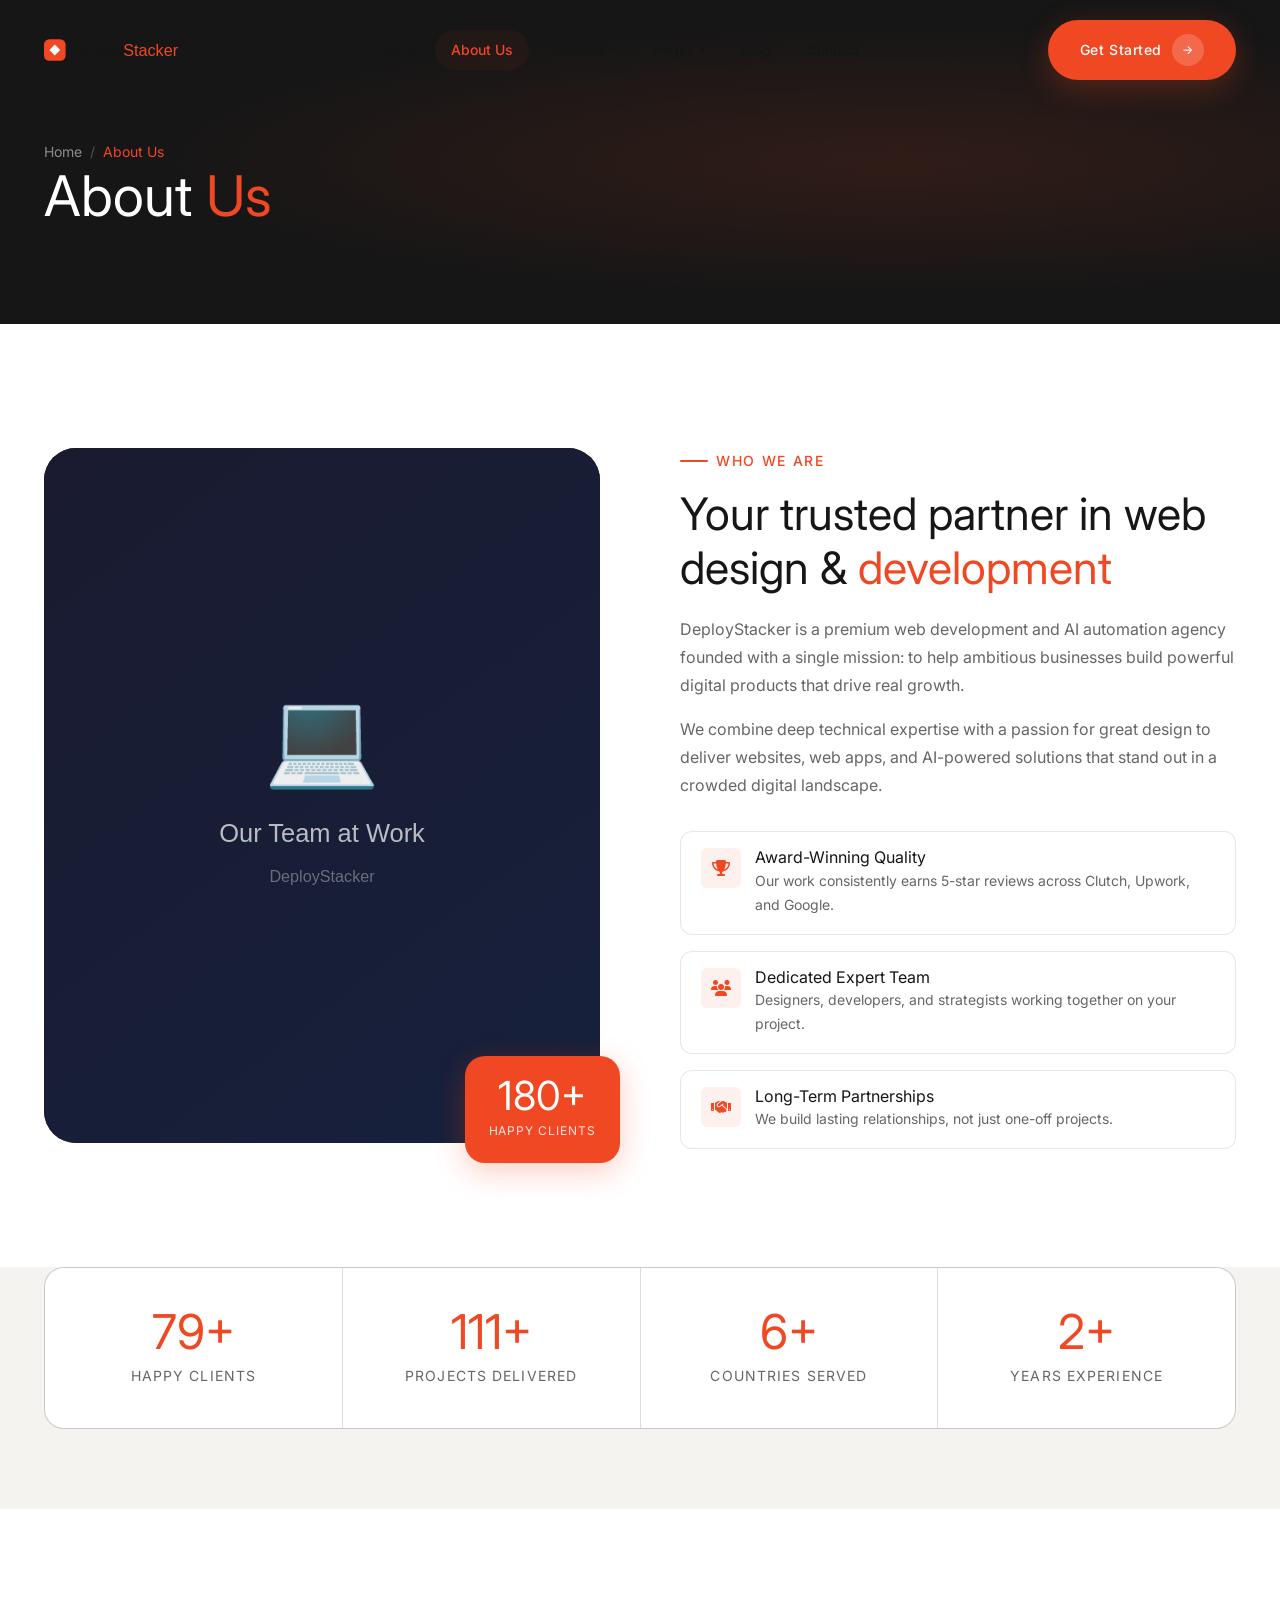
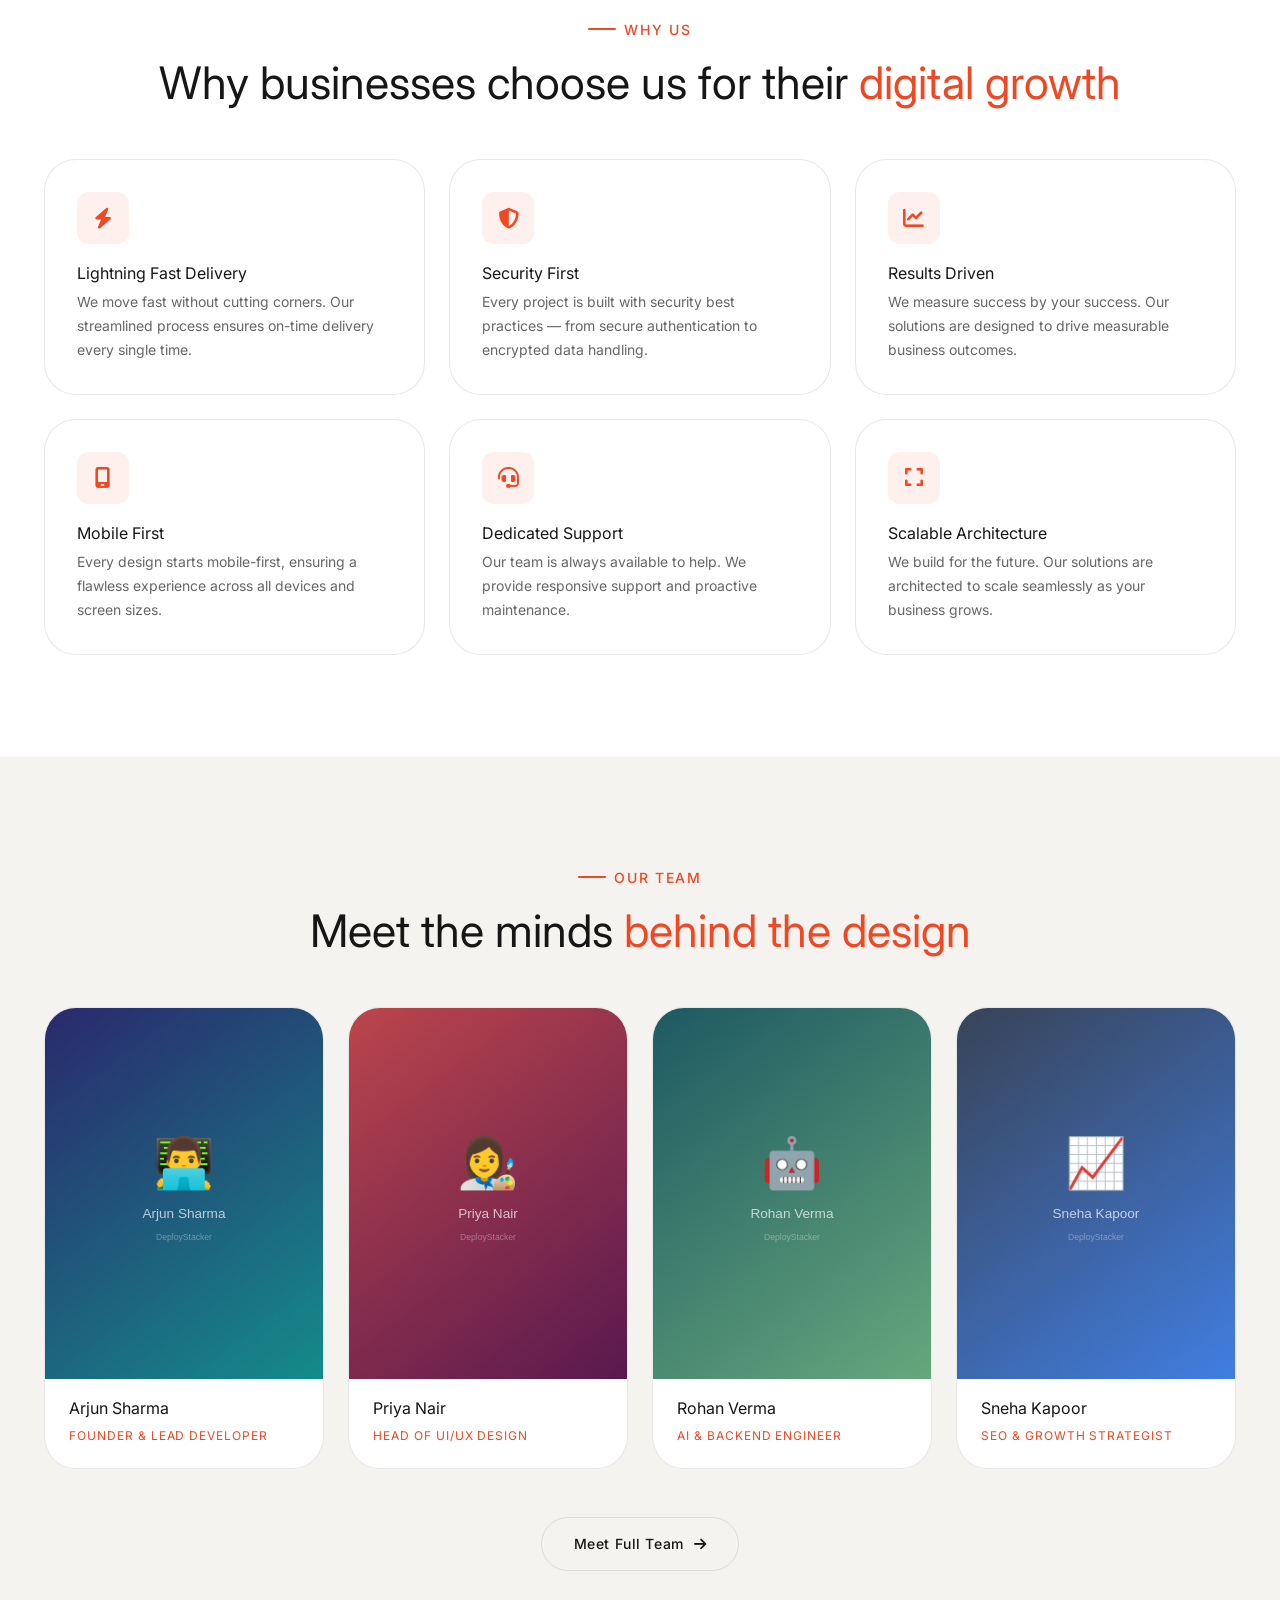
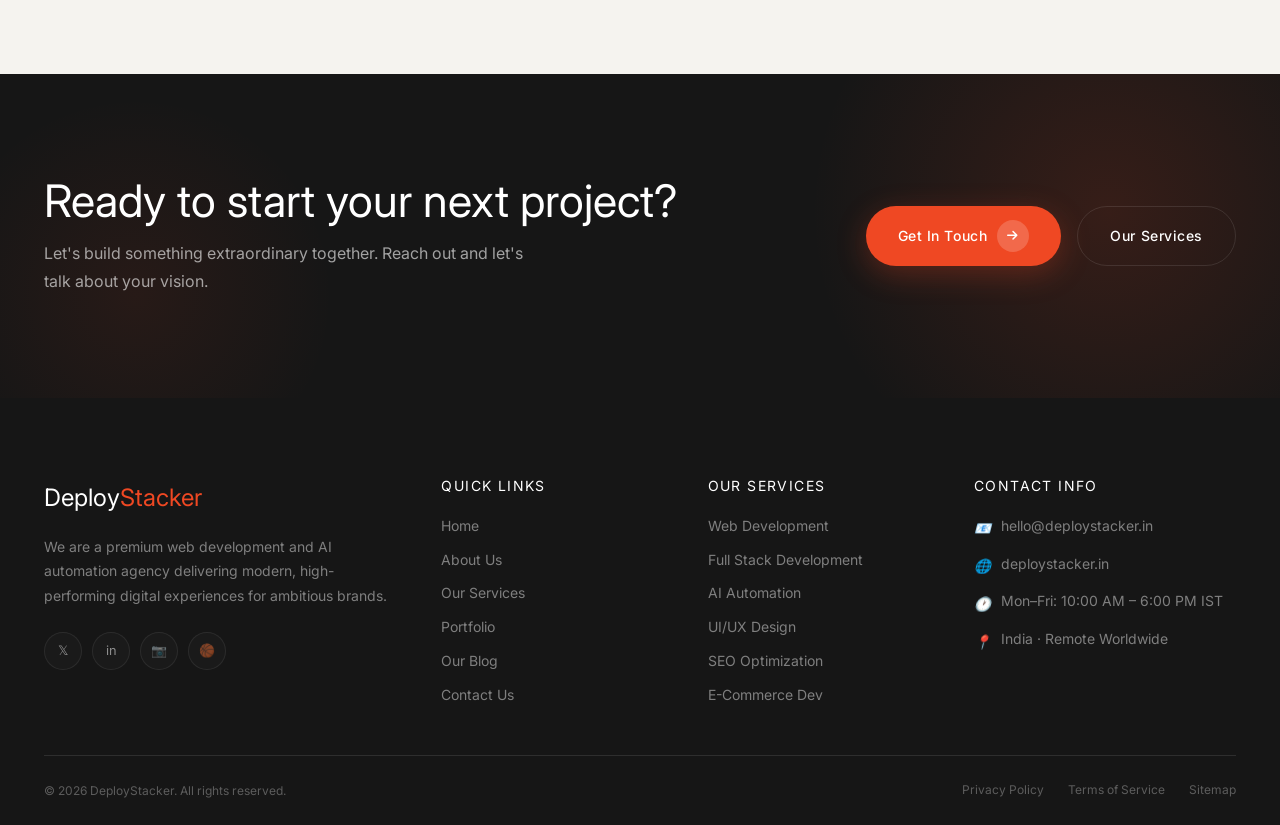
==== about.html @ aff46794 "Add files via upload" ====
<!DOCTYPE html>
<html lang="en">
<head>
  <meta charset="UTF-8">
  <meta name="viewport" content="width=device-width, initial-scale=1.0">
  <title>About Us — DeployStacker</title>
  <meta name="description" content="Learn about DeployStacker — a premium web development and AI automation agency building digital experiences that drive real results.">
  <link rel="icon" href="assets/images/favicon.svg" type="image/svg+xml">
  <link rel="stylesheet" href="assets/css/variables.css">
  <link rel="stylesheet" href="assets/css/main.css">
  <link href="https://fonts.googleapis.com/css2?family=Inter:wght@300;400;500;600;700;800&display=swap" rel="stylesheet">
  <link rel="stylesheet" href="https://cdnjs.cloudflare.com/ajax/libs/font-awesome/6.5.0/css/all.min.css">
</head>
<body>
<script src="assets/js/components.js"></script>

<!-- Page Hero -->
<section class="page-hero">
  <div class="container">
    <div class="page-hero-content">
      <div class="breadcrumb fade-up">
        <a href="index.html">Home</a>
        <span class="sep">/</span>
        <span class="current">About Us</span>
      </div>
      <h1 class="fade-up delay-1">About <span style="color:var(--color-accent)">Us</span></h1>
    </div>
  </div>
</section>

<!-- About Intro -->
<section class="section section-white">
  <div class="container">
    <div class="about-intro-grid">
      <div class="about-image-wrap fade-up">
        <div class="about-image-main">
          <img src="assets/images/about-main.jpg" alt="DeployStacker Team" loading="lazy">
        </div>
        <div class="about-image-badge">
          <span class="badge-num">180+</span>
          <span class="badge-text">Happy Clients</span>
        </div>
      </div>
      <div class="about-content">
        <div class="section-label fade-up">Who We Are</div>
        <h2 class="section-title fade-up delay-1">Your trusted partner in web design &amp; <span>development</span></h2>
        <p class="fade-up delay-2">DeployStacker is a premium web development and AI automation agency founded with a single mission: to help ambitious businesses build powerful digital products that drive real growth.</p>
        <p class="fade-up delay-2" style="margin-top:1rem;">We combine deep technical expertise with a passion for great design to deliver websites, web apps, and AI-powered solutions that stand out in a crowded digital landscape.</p>
        <div class="about-features">
          <div class="about-feature-item fade-up delay-3">
            <div class="about-feature-icon"><i class="fa-solid fa-trophy"></i></div>
            <div class="about-feature-text">
              <h4>Award-Winning Quality</h4>
              <p>Our work consistently earns 5-star reviews across Clutch, Upwork, and Google.</p>
            </div>
          </div>
          <div class="about-feature-item fade-up delay-4">
            <div class="about-feature-icon"><i class="fa-solid fa-users"></i></div>
            <div class="about-feature-text">
              <h4>Dedicated Expert Team</h4>
              <p>Designers, developers, and strategists working together on your project.</p>
            </div>
          </div>
          <div class="about-feature-item fade-up delay-5">
            <div class="about-feature-icon"><i class="fa-solid fa-handshake"></i></div>
            <div class="about-feature-text">
              <h4>Long-Term Partnerships</h4>
              <p>We build lasting relationships, not just one-off projects.</p>
            </div>
          </div>
        </div>
      </div>
    </div>
  </div>
</section>

<!-- Stats -->
<section style="padding:0 0 5rem; background:var(--color-background);">
  <div class="container">
    <div class="stats-grid fade-up">
      <div class="stat-card">
        <div class="stat-num"><span data-count="180" data-suffix="+">0+</span></div>
        <div class="stat-label">Happy Clients</div>
      </div>
      <div class="stat-card">
        <div class="stat-num"><span data-count="250" data-suffix="+">0+</span></div>
        <div class="stat-label">Projects Delivered</div>
      </div>
      <div class="stat-card">
        <div class="stat-num"><span data-count="15" data-suffix="+">0+</span></div>
        <div class="stat-label">Countries Served</div>
      </div>
      <div class="stat-card">
        <div class="stat-num"><span data-count="5" data-suffix="+">0+</span></div>
        <div class="stat-label">Years Experience</div>
      </div>
    </div>
  </div>
</section>

<!-- Why Choose Us -->
<section class="section section-white">
  <div class="container">
    <div class="section-header center">
      <div class="section-label fade-up">Why Us</div>
      <h2 class="section-title fade-up delay-1">Why businesses choose us for their <span>digital growth</span></h2>
    </div>
    <div class="features-grid">
      <div class="feature-card fade-up delay-1">
        <div class="feature-icon"><i class="fa-solid fa-bolt"></i></div>
        <h3>Lightning Fast Delivery</h3>
        <p>We move fast without cutting corners. Our streamlined process ensures on-time delivery every single time.</p>
      </div>
      <div class="feature-card fade-up delay-2">
        <div class="feature-icon"><i class="fa-solid fa-shield-halved"></i></div>
        <h3>Security First</h3>
        <p>Every project is built with security best practices — from secure authentication to encrypted data handling.</p>
      </div>
      <div class="feature-card fade-up delay-3">
        <div class="feature-icon"><i class="fa-solid fa-chart-line"></i></div>
        <h3>Results Driven</h3>
        <p>We measure success by your success. Our solutions are designed to drive measurable business outcomes.</p>
      </div>
      <div class="feature-card fade-up delay-1">
        <div class="feature-icon"><i class="fa-solid fa-mobile-screen"></i></div>
        <h3>Mobile First</h3>
        <p>Every design starts mobile-first, ensuring a flawless experience across all devices and screen sizes.</p>
      </div>
      <div class="feature-card fade-up delay-2">
        <div class="feature-icon"><i class="fa-solid fa-headset"></i></div>
        <h3>Dedicated Support</h3>
        <p>Our team is always available to help. We provide responsive support and proactive maintenance.</p>
      </div>
      <div class="feature-card fade-up delay-3">
        <div class="feature-icon"><i class="fa-solid fa-expand"></i></div>
        <h3>Scalable Architecture</h3>
        <p>We build for the future. Our solutions are architected to scale seamlessly as your business grows.</p>
      </div>
    </div>
  </div>
</section>

<!-- Team Preview -->
<section class="section section-bg">
  <div class="container">
    <div class="section-header center">
      <div class="section-label fade-up">Our Team</div>
      <h2 class="section-title fade-up delay-1">Meet the minds <span>behind the design</span></h2>
    </div>
    <div class="team-grid">
      <div class="team-card fade-up delay-1">
        <div class="team-card-image">
          <img src="assets/images/team-1.jpg" alt="Arjun Sharma" loading="lazy">
          <div class="team-card-social">
            <a href="#"><i class="fa-brands fa-linkedin-in"></i></a>
            <a href="#"><i class="fa-brands fa-twitter"></i></a>
            <a href="#"><i class="fa-brands fa-github"></i></a>
          </div>
        </div>
        <div class="team-card-info">
          <h3>Arjun Sharma</h3>
          <span>Founder &amp; Lead Developer</span>
        </div>
      </div>
      <div class="team-card fade-up delay-2">
        <div class="team-card-image">
          <img src="assets/images/team-2.jpg" alt="Priya Nair" loading="lazy">
          <div class="team-card-social">
            <a href="#"><i class="fa-brands fa-linkedin-in"></i></a>
            <a href="#"><i class="fa-brands fa-dribbble"></i></a>
            <a href="#"><i class="fa-brands fa-behance"></i></a>
          </div>
        </div>
        <div class="team-card-info">
          <h3>Priya Nair</h3>
          <span>Head of UI/UX Design</span>
        </div>
      </div>
      <div class="team-card fade-up delay-3">
        <div class="team-card-image">
          <img src="assets/images/team-3.jpg" alt="Rohan Verma" loading="lazy">
          <div class="team-card-social">
            <a href="#"><i class="fa-brands fa-linkedin-in"></i></a>
            <a href="#"><i class="fa-brands fa-twitter"></i></a>
            <a href="#"><i class="fa-brands fa-github"></i></a>
          </div>
        </div>
        <div class="team-card-info">
          <h3>Rohan Verma</h3>
          <span>AI &amp; Backend Engineer</span>
        </div>
      </div>
      <div class="team-card fade-up delay-4">
        <div class="team-card-image">
          <img src="assets/images/team-4.jpg" alt="Sneha Kapoor" loading="lazy">
          <div class="team-card-social">
            <a href="#"><i class="fa-brands fa-linkedin-in"></i></a>
            <a href="#"><i class="fa-brands fa-twitter"></i></a>
          </div>
        </div>
        <div class="team-card-info">
          <h3>Sneha Kapoor</h3>
          <span>SEO &amp; Growth Strategist</span>
        </div>
      </div>
    </div>
    <div class="text-center" style="margin-top:3rem;">
      <a href="team.html" class="btn btn-outline">Meet Full Team <i class="fa-solid fa-arrow-right"></i></a>
    </div>
  </div>
</section>

<!-- CTA -->
<section class="section cta-section">
  <div class="container">
    <div class="cta-inner">
      <div class="cta-content fade-up">
        <h2>Ready to start your <span>next project?</span></h2>
        <p>Let's build something extraordinary together. Reach out and let's talk about your vision.</p>
      </div>
      <div class="cta-actions fade-up delay-2">
        <a href="contact.html" class="btn btn-primary">Get In Touch <span class="btn-icon"><i class="fa-solid fa-arrow-right"></i></span></a>
        <a href="services.html" class="btn btn-outline-white">Our Services</a>
      </div>
    </div>
  </div>
</section>

<script src="assets/js/placeholders.js"></script>
<script src="assets/js/main.js"></script>
</body>
</html>
---- assets/css/variables.css ----
/* ============================================
   DeployStacker — CSS Variables
   Premium Luxury Web Agency Theme
   ============================================ */
:root {
  --color-primary:       #161616;
  --color-secondary:     #ffffff;
  --color-accent:        #EF4823;
  --color-accent-hover:  #d63d1a;
  --color-text:          #666666;
  --color-text-dark:     #161616;
  --color-text-light:    #999999;
  --color-background:    #F5F3EF;
  --color-white:         #ffffff;
  --color-black:         #000000;
  --color-divider:       rgba(22,22,22,0.10);
  --color-dark-divider:  rgba(255,255,255,0.10);
  --color-dark-bg:       #0f0f0f;
  --color-dark-card:     #1a1a1a;
  --color-dark-border:   rgba(255,255,255,0.08);

  --font-primary: 'Cal Sans', 'Inter', sans-serif;

  --fs-xs:   0.75rem;
  --fs-sm:   0.875rem;
  --fs-base: 1rem;
  --fs-md:   1.125rem;
  --fs-lg:   1.25rem;
  --fs-xl:   1.5rem;
  --fs-2xl:  2rem;
  --fs-3xl:  2.5rem;
  --fs-4xl:  3rem;
  --fs-5xl:  3.75rem;
  --fs-hero: clamp(2.4rem, 5.5vw, 4.8rem);

  --space-xs:      0.5rem;
  --space-sm:      1rem;
  --space-md:      1.5rem;
  --space-lg:      2rem;
  --space-xl:      3rem;
  --space-2xl:     4rem;
  --space-3xl:     6rem;
  --space-section: clamp(4rem, 8vw, 8rem);

  --radius-sm:   6px;
  --radius-md:   12px;
  --radius-lg:   20px;
  --radius-xl:   32px;
  --radius-full: 9999px;

  --shadow-sm:     0 2px 8px rgba(0,0,0,0.06);
  --shadow-md:     0 8px 30px rgba(0,0,0,0.10);
  --shadow-lg:     0 20px 60px rgba(0,0,0,0.15);
  --shadow-accent: 0 8px 30px rgba(239,72,35,0.28);

  --transition-fast: 0.2s ease;
  --transition-base: 0.35s cubic-bezier(0.4,0,0.2,1);
  --transition-slow: 0.6s cubic-bezier(0.4,0,0.2,1);

  --glass-bg:     rgba(255,255,255,0.07);
  --glass-border: rgba(255,255,255,0.14);
  --glass-blur:   blur(20px);

  --z-dropdown: 100;
  --z-sticky:   200;
  --z-overlay:  300;
  --z-modal:    400;
}
---- assets/css/main.css ----
/* ============================================
   DeployStacker — Main Stylesheet
   ============================================ */
@import url('https://fonts.googleapis.com/css2?family=Inter:wght@300;400;500;600;700;800&display=swap');

@font-face {
  font-family: 'Cal Sans';
  src: url('../fonts/CalSans-Regular.woff2') format('woff2'),
       url('../fonts/CalSans-Regular.woff') format('woff'),
       url('../fonts/CalSans-Regular.ttf') format('truetype');
  font-weight: 400;
  font-style: normal;
  font-display: swap;
}

/* ---- Reset & Base ---- */
*, *::before, *::after { box-sizing: border-box; margin: 0; padding: 0; }

html { scroll-behavior: smooth; font-size: 16px; }

body {
  font-family: var(--font-primary);
  background-color: var(--color-background);
  color: var(--color-text);
  line-height: 1.7;
  overflow-x: hidden;
  -webkit-font-smoothing: antialiased;
}

img { max-width: 100%; height: auto; display: block; }
a  { text-decoration: none; color: inherit; transition: var(--transition-fast); }
ul { list-style: none; }
button { cursor: pointer; border: none; background: none; font-family: inherit; }
input, textarea, select { font-family: inherit; }

/* ---- Typography ---- */
h1,h2,h3,h4,h5,h6 {
  font-family: var(--font-primary);
  color: var(--color-text-dark);
  line-height: 1.15;
  font-weight: 400;
}
h1 { font-size: var(--fs-hero); }
h2 { font-size: clamp(1.8rem, 3.5vw, 2.8rem); }
h3 { font-size: clamp(1.2rem, 2vw, 1.6rem); }
h4 { font-size: var(--fs-lg); }
p  { font-size: var(--fs-base); color: var(--color-text); line-height: 1.75; }

.section-label {
  display: inline-flex;
  align-items: center;
  gap: 8px;
  font-size: var(--fs-sm);
  font-weight: 500;
  color: var(--color-accent);
  text-transform: uppercase;
  letter-spacing: 0.12em;
  margin-bottom: 1rem;
}
.section-label::before {
  content: '';
  display: inline-block;
  width: 28px; height: 2px;
  background: var(--color-accent);
  border-radius: 2px;
}

.section-title {
  font-size: clamp(1.8rem, 3.5vw, 2.8rem);
  color: var(--color-text-dark);
  line-height: 1.2;
  margin-bottom: 1.2rem;
}
.section-title span { color: var(--color-accent); }

.section-desc {
  font-size: var(--fs-md);
  color: var(--color-text);
  max-width: 560px;
  line-height: 1.75;
}

/* ---- Layout ---- */
.container {
  width: 100%;
  max-width: 1240px;
  margin: 0 auto;
  padding: 0 24px;
}
.section { padding: var(--space-section) 0; }
.section-dark { background: var(--color-dark-bg); }
.section-bg   { background: var(--color-background); }
.section-white { background: var(--color-white); }

.row { display: flex; flex-wrap: wrap; gap: 2rem; }
.col-half { flex: 1 1 calc(50% - 1rem); min-width: 280px; }
.col-third { flex: 1 1 calc(33.333% - 1.4rem); min-width: 260px; }
.col-quarter { flex: 1 1 calc(25% - 1.5rem); min-width: 220px; }

.text-center { text-align: center; }
.text-white  { color: var(--color-white) !important; }
.text-accent { color: var(--color-accent) !important; }
.mx-auto     { margin-left: auto; margin-right: auto; }
.d-flex      { display: flex; }
.align-center { align-items: center; }
.justify-between { justify-content: space-between; }
.gap-1 { gap: 1rem; }
.gap-2 { gap: 2rem; }
.mt-1 { margin-top: 1rem; }
.mt-2 { margin-top: 2rem; }
.mb-1 { margin-bottom: 1rem; }
.mb-2 { margin-bottom: 2rem; }

/* ---- Buttons ---- */
.btn {
  display: inline-flex;
  align-items: center;
  gap: 10px;
  padding: 14px 32px;
  border-radius: var(--radius-full);
  font-size: var(--fs-sm);
  font-weight: 500;
  letter-spacing: 0.04em;
  transition: var(--transition-base);
  position: relative;
  overflow: hidden;
  white-space: nowrap;
}
.btn-primary {
  background: var(--color-accent);
  color: var(--color-white);
  box-shadow: var(--shadow-accent);
}
.btn-primary:hover {
  background: var(--color-accent-hover);
  transform: translateY(-2px);
  box-shadow: 0 12px 40px rgba(239,72,35,0.38);
  color: var(--color-white);
}
.btn-outline {
  background: transparent;
  color: var(--color-text-dark);
  border: 1.5px solid var(--color-divider);
}
.btn-outline:hover {
  border-color: var(--color-accent);
  color: var(--color-accent);
  transform: translateY(-2px);
}
.btn-outline-white {
  background: transparent;
  color: var(--color-white);
  border: 1.5px solid var(--color-dark-divider);
}
.btn-outline-white:hover {
  border-color: var(--color-accent);
  color: var(--color-accent);
  transform: translateY(-2px);
}
.btn-dark {
  background: var(--color-primary);
  color: var(--color-white);
}
.btn-dark:hover {
  background: #2a2a2a;
  transform: translateY(-2px);
  color: var(--color-white);
}
.btn .btn-icon {
  width: 32px; height: 32px;
  background: rgba(255,255,255,0.18);
  border-radius: 50%;
  display: flex; align-items: center; justify-content: center;
  font-size: 0.75rem;
  transition: var(--transition-fast);
}
.btn:hover .btn-icon { background: rgba(255,255,255,0.28); transform: translateX(3px); }

/* ---- Preloader ---- */
#preloader {
  position: fixed; inset: 0;
  background: var(--color-background);
  z-index: 9999;
  display: flex; align-items: center; justify-content: center;
  transition: opacity 0.5s ease, visibility 0.5s ease;
}
#preloader.hidden { opacity: 0; visibility: hidden; }
.preloader-inner {
  display: flex; flex-direction: column; align-items: center; gap: 20px;
}
.preloader-logo {
  font-size: 1.6rem;
  font-family: var(--font-primary);
  color: var(--color-text-dark);
  letter-spacing: -0.02em;
}
.preloader-logo span { color: var(--color-accent); }
.preloader-bar {
  width: 200px; height: 2px;
  background: var(--color-divider);
  border-radius: 2px;
  overflow: hidden;
}
.preloader-bar-fill {
  height: 100%;
  background: var(--color-accent);
  border-radius: 2px;
  animation: preload 1.4s ease forwards;
}
@keyframes preload { from { width: 0; } to { width: 100%; } }

/* ---- Navbar ---- */
.navbar {
  position: fixed; top: 0; left: 0; right: 0;
  z-index: var(--z-sticky);
  padding: 20px 0;
  transition: var(--transition-base);
}
.navbar.scrolled {
  background: rgba(245,243,239,0.92);
  backdrop-filter: blur(20px);
  -webkit-backdrop-filter: blur(20px);
  padding: 12px 0;
  box-shadow: 0 2px 30px rgba(0,0,0,0.08);
}
.navbar-inner {
  display: flex;
  align-items: center;
  justify-content: space-between;
  gap: 2rem;
}
.navbar-logo {
  display: flex; align-items: center; gap: 10px;
  font-size: 1.4rem;
  font-family: var(--font-primary);
  color: var(--color-text-dark);
  letter-spacing: -0.02em;
  font-weight: 400;
  flex-shrink: 0;
}
.navbar-logo .logo-dot { color: var(--color-accent); }
.navbar-logo img { height: 36px; width: auto; }

.navbar-menu {
  display: flex; align-items: center; gap: 0.25rem;
  flex: 1; justify-content: center;
}
.navbar-menu > li { position: relative; }
.navbar-menu > li > a {
  display: flex; align-items: center; gap: 5px;
  padding: 8px 16px;
  font-size: var(--fs-sm);
  font-weight: 500;
  color: var(--color-text-dark);
  border-radius: var(--radius-full);
  transition: var(--transition-fast);
}
.navbar-menu > li > a:hover,
.navbar-menu > li > a.active {
  color: var(--color-accent);
  background: rgba(239,72,35,0.06);
}
.navbar-menu > li > a .nav-arrow {
  font-size: 0.6rem;
  transition: transform 0.2s ease;
}
.navbar-menu > li:hover > a .nav-arrow { transform: rotate(180deg); }

/* Dropdown */
.dropdown-menu {
  position: absolute; top: calc(100% + 12px); left: 50%;
  transform: translateX(-50%) translateY(8px);
  background: var(--color-white);
  border-radius: var(--radius-lg);
  box-shadow: var(--shadow-lg);
  padding: 12px;
  min-width: 200px;
  opacity: 0; visibility: hidden;
  transition: var(--transition-base);
  border: 1px solid var(--color-divider);
}
.navbar-menu > li:hover .dropdown-menu {
  opacity: 1; visibility: visible; transform: translateX(-50%) translateY(0);
}
.dropdown-menu li a {
  display: block;
  padding: 10px 16px;
  font-size: var(--fs-sm);
  color: var(--color-text);
  border-radius: var(--radius-md);
  transition: var(--transition-fast);
}
.dropdown-menu li a:hover {
  background: var(--color-background);
  color: var(--color-accent);
  padding-left: 20px;
}

.navbar-actions {
  display: flex; align-items: center; gap: 12px; flex-shrink: 0;
}

/* Hamburger */
.hamburger {
  display: none;
  flex-direction: column; gap: 5px;
  width: 36px; height: 36px;
  align-items: center; justify-content: center;
  cursor: pointer;
}
.hamburger span {
  display: block; width: 22px; height: 2px;
  background: var(--color-text-dark);
  border-radius: 2px;
  transition: var(--transition-base);
}
.hamburger.open span:nth-child(1) { transform: translateY(7px) rotate(45deg); }
.hamburger.open span:nth-child(2) { opacity: 0; transform: scaleX(0); }
.hamburger.open span:nth-child(3) { transform: translateY(-7px) rotate(-45deg); }

/* Mobile Nav */
.mobile-nav {
  position: fixed; top: 0; right: -100%;
  width: min(340px, 90vw); height: 100vh;
  background: var(--color-white);
  z-index: var(--z-modal);
  padding: 80px 32px 40px;
  transition: right 0.4s cubic-bezier(0.4,0,0.2,1);
  overflow-y: auto;
  box-shadow: -10px 0 60px rgba(0,0,0,0.12);
}
.mobile-nav.open { right: 0; }
.mobile-nav-overlay {
  position: fixed; inset: 0;
  background: rgba(0,0,0,0.5);
  z-index: calc(var(--z-modal) - 1);
  opacity: 0; visibility: hidden;
  transition: var(--transition-base);
}
.mobile-nav-overlay.open { opacity: 1; visibility: visible; }
.mobile-nav-close {
  position: absolute; top: 20px; right: 20px;
  width: 40px; height: 40px;
  display: flex; align-items: center; justify-content: center;
  border-radius: 50%;
  background: var(--color-background);
  font-size: 1.2rem;
  color: var(--color-text-dark);
  cursor: pointer;
  transition: var(--transition-fast);
}
.mobile-nav-close:hover { background: var(--color-accent); color: white; }
.mobile-nav ul { display: flex; flex-direction: column; gap: 4px; }
.mobile-nav ul li a {
  display: block; padding: 12px 16px;
  font-size: var(--fs-md);
  color: var(--color-text-dark);
  border-radius: var(--radius-md);
  transition: var(--transition-fast);
}
.mobile-nav ul li a:hover { background: var(--color-background); color: var(--color-accent); }
.mobile-nav-footer { margin-top: 2rem; padding-top: 2rem; border-top: 1px solid var(--color-divider); }

/* ---- Hero Section ---- */
.hero {
  position: relative;
  min-height: 100vh;
  display: flex; align-items: center;
  overflow: hidden;
  background: var(--color-dark-bg);
  padding-top: 100px;
}
.hero-video-bg {
  position: absolute; inset: 0;
  z-index: 0;
}
.hero-video-bg video {
  width: 100%; height: 100%;
  object-fit: cover;
  opacity: 0.18;
}
.hero-overlay {
  position: absolute; inset: 0;
  background: linear-gradient(135deg, rgba(15,15,15,0.92) 0%, rgba(15,15,15,0.7) 60%, rgba(15,15,15,0.85) 100%);
  z-index: 1;
}
.hero-content {
  position: relative; z-index: 2;
  max-width: 780px;
}
.hero-badge {
  display: inline-flex; align-items: center; gap: 8px;
  background: var(--glass-bg);
  border: 1px solid var(--glass-border);
  backdrop-filter: var(--glass-blur);
  padding: 8px 18px;
  border-radius: var(--radius-full);
  font-size: var(--fs-xs);
  color: rgba(255,255,255,0.75);
  letter-spacing: 0.1em;
  text-transform: uppercase;
  margin-bottom: 1.5rem;
}
.hero-badge .badge-dot {
  width: 6px; height: 6px;
  background: var(--color-accent);
  border-radius: 50%;
  animation: pulse-dot 2s infinite;
}
@keyframes pulse-dot {
  0%,100% { opacity: 1; transform: scale(1); }
  50% { opacity: 0.5; transform: scale(1.4); }
}
.hero h1 {
  font-size: var(--fs-hero);
  color: var(--color-white);
  line-height: 1.1;
  margin-bottom: 1.5rem;
  letter-spacing: -0.02em;
}
.hero h1 .text-accent { color: var(--color-accent); }
.hero-desc {
  font-size: var(--fs-md);
  color: rgba(255,255,255,0.65);
  max-width: 520px;
  margin-bottom: 2.5rem;
  line-height: 1.75;
}
.hero-actions {
  display: flex; align-items: center; gap: 16px; flex-wrap: wrap;
  margin-bottom: 3rem;
}
.hero-stats {
  display: flex; align-items: center; gap: 2rem; flex-wrap: wrap;
}
.hero-stat {
  display: flex; flex-direction: column; gap: 2px;
}
.hero-stat-num {
  font-size: var(--fs-2xl);
  color: var(--color-white);
  font-weight: 400;
  line-height: 1;
}
.hero-stat-num span { color: var(--color-accent); }
.hero-stat-label {
  font-size: var(--fs-xs);
  color: rgba(255,255,255,0.5);
  text-transform: uppercase;
  letter-spacing: 0.08em;
}
.hero-stat-divider {
  width: 1px; height: 40px;
  background: var(--color-dark-divider);
}
.hero-scroll-indicator {
  position: absolute; bottom: 40px; left: 50%;
  transform: translateX(-50%);
  z-index: 2;
  display: flex; flex-direction: column; align-items: center; gap: 8px;
  color: rgba(255,255,255,0.4);
  font-size: var(--fs-xs);
  letter-spacing: 0.1em;
  text-transform: uppercase;
  animation: bounce-scroll 2s infinite;
}
.hero-scroll-indicator .scroll-line {
  width: 1px; height: 40px;
  background: linear-gradient(to bottom, rgba(255,255,255,0.4), transparent);
}
@keyframes bounce-scroll {
  0%,100% { transform: translateX(-50%) translateY(0); }
  50% { transform: translateX(-50%) translateY(6px); }
}

/* Ticker / Marquee */
.ticker-wrap {
  background: var(--color-accent);
  padding: 14px 0;
  overflow: hidden;
  position: relative;
}
.ticker-track {
  display: flex; gap: 0;
  animation: ticker-scroll 30s linear infinite;
  width: max-content;
}
.ticker-track:hover { animation-play-state: paused; }
.ticker-item {
  display: flex; align-items: center; gap: 16px;
  padding: 0 32px;
  font-size: var(--fs-sm);
  color: var(--color-white);
  white-space: nowrap;
  font-weight: 500;
  letter-spacing: 0.04em;
}
.ticker-item .ticker-dot {
  width: 5px; height: 5px;
  background: rgba(255,255,255,0.5);
  border-radius: 50%;
}
@keyframes ticker-scroll {
  from { transform: translateX(0); }
  to   { transform: translateX(-50%); }
}

/* ---- About / Intro Section ---- */
.about-intro-grid {
  display: grid;
  grid-template-columns: 1fr 1fr;
  gap: 5rem;
  align-items: center;
}
.about-image-wrap {
  position: relative;
}
.about-image-main {
  border-radius: var(--radius-xl);
  overflow: hidden;
  aspect-ratio: 4/5;
  background: var(--color-dark-card);
}
.about-image-main img {
  width: 100%; height: 100%;
  object-fit: cover;
  transition: transform 0.6s ease;
}
.about-image-main:hover img { transform: scale(1.04); }
.about-image-badge {
  position: absolute; bottom: -20px; right: -20px;
  background: var(--color-accent);
  color: white;
  padding: 20px 24px;
  border-radius: var(--radius-lg);
  text-align: center;
  box-shadow: var(--shadow-accent);
}
.about-image-badge .badge-num {
  font-size: var(--fs-3xl);
  line-height: 1;
  display: block;
}
.about-image-badge .badge-text {
  font-size: var(--fs-xs);
  opacity: 0.85;
  text-transform: uppercase;
  letter-spacing: 0.08em;
}
.about-content { padding: 1rem 0; }
.about-features {
  display: flex; flex-direction: column; gap: 1rem;
  margin-top: 2rem;
}
.about-feature-item {
  display: flex; align-items: flex-start; gap: 14px;
  padding: 16px 20px;
  background: var(--color-white);
  border-radius: var(--radius-md);
  border: 1px solid var(--color-divider);
  transition: var(--transition-base);
}
.about-feature-item:hover {
  border-color: var(--color-accent);
  box-shadow: var(--shadow-md);
  transform: translateX(4px);
}
.about-feature-icon {
  width: 40px; height: 40px; flex-shrink: 0;
  background: rgba(239,72,35,0.08);
  border-radius: var(--radius-sm);
  display: flex; align-items: center; justify-content: center;
  color: var(--color-accent);
  font-size: 1rem;
}
.about-feature-text h4 { font-size: var(--fs-base); margin-bottom: 2px; }
.about-feature-text p  { font-size: var(--fs-sm); margin: 0; }

/* Stats Row */
.stats-grid {
  display: grid;
  grid-template-columns: repeat(4, 1fr);
  gap: 1px;
  background: var(--color-divider);
  border-radius: var(--radius-lg);
  overflow: hidden;
  border: 1px solid var(--color-divider);
}
.stat-card {
  background: var(--color-white);
  padding: 2.5rem 2rem;
  text-align: center;
  transition: var(--transition-base);
}
.stat-card:hover { background: var(--color-background); }
.stat-card .stat-num {
  font-size: clamp(2rem, 4vw, 3rem);
  color: var(--color-text-dark);
  line-height: 1;
  margin-bottom: 0.5rem;
}
.stat-card .stat-num span { color: var(--color-accent); }
.stat-card .stat-label {
  font-size: var(--fs-sm);
  color: var(--color-text);
  text-transform: uppercase;
  letter-spacing: 0.08em;
}

/* ---- Services Section ---- */
.services-grid {
  display: grid;
  grid-template-columns: repeat(3, 1fr);
  gap: 1.5rem;
}
.service-card {
  background: var(--color-white);
  border-radius: var(--radius-xl);
  padding: 2.5rem 2rem;
  border: 1px solid var(--color-divider);
  transition: var(--transition-base);
  position: relative;
  overflow: hidden;
  group: true;
}
.service-card::before {
  content: '';
  position: absolute; inset: 0;
  background: linear-gradient(135deg, rgba(239,72,35,0.04) 0%, transparent 60%);
  opacity: 0;
  transition: var(--transition-base);
}
.service-card:hover {
  border-color: var(--color-accent);
  box-shadow: var(--shadow-lg);
  transform: translateY(-6px);
}
.service-card:hover::before { opacity: 1; }
.service-card-icon {
  width: 56px; height: 56px;
  background: rgba(239,72,35,0.08);
  border-radius: var(--radius-md);
  display: flex; align-items: center; justify-content: center;
  font-size: 1.4rem;
  color: var(--color-accent);
  margin-bottom: 1.5rem;
  transition: var(--transition-base);
}
.service-card:hover .service-card-icon {
  background: var(--color-accent);
  color: white;
}
.service-card h3 {
  font-size: var(--fs-lg);
  margin-bottom: 0.75rem;
}
.service-card p {
  font-size: var(--fs-sm);
  line-height: 1.7;
  margin-bottom: 1.5rem;
}
.service-card-link {
  display: inline-flex; align-items: center; gap: 8px;
  font-size: var(--fs-sm);
  color: var(--color-accent);
  font-weight: 500;
  transition: var(--transition-fast);
}
.service-card-link:hover { gap: 12px; }
.service-card-num {
  position: absolute; top: 1.5rem; right: 1.5rem;
  font-size: 3rem;
  color: var(--color-divider);
  line-height: 1;
  font-weight: 400;
  transition: var(--transition-base);
}
.service-card:hover .service-card-num { color: rgba(239,72,35,0.1); }

/* ---- Process Section ---- */
.process-section { background: var(--color-dark-bg); }
.process-grid {
  display: grid;
  grid-template-columns: repeat(4, 1fr);
  gap: 1.5rem;
  position: relative;
}
.process-grid::before {
  content: '';
  position: absolute;
  top: 40px; left: 10%; right: 10%;
  height: 1px;
  background: linear-gradient(to right, transparent, var(--color-dark-divider), transparent);
}
.process-card {
  text-align: center;
  padding: 2rem 1.5rem;
  position: relative;
}
.process-step {
  width: 80px; height: 80px;
  background: var(--color-dark-card);
  border: 1px solid var(--color-dark-border);
  border-radius: 50%;
  display: flex; align-items: center; justify-content: center;
  margin: 0 auto 1.5rem;
  font-size: 1.4rem;
  color: var(--color-accent);
  position: relative;
  transition: var(--transition-base);
}
.process-card:hover .process-step {
  background: var(--color-accent);
  color: white;
  border-color: var(--color-accent);
  box-shadow: var(--shadow-accent);
}
.process-step-num {
  position: absolute; top: -8px; right: -8px;
  width: 24px; height: 24px;
  background: var(--color-accent);
  color: white;
  border-radius: 50%;
  font-size: 0.65rem;
  display: flex; align-items: center; justify-content: center;
  font-weight: 600;
}
.process-card h3 {
  font-size: var(--fs-base);
  color: var(--color-white);
  margin-bottom: 0.75rem;
}
.process-card p {
  font-size: var(--fs-sm);
  color: rgba(255,255,255,0.45);
  line-height: 1.65;
}

/* ---- Portfolio Section ---- */
.portfolio-filter {
  display: flex; align-items: center; gap: 8px; flex-wrap: wrap;
  margin-bottom: 2.5rem;
}
.filter-btn {
  padding: 8px 20px;
  border-radius: var(--radius-full);
  font-size: var(--fs-sm);
  color: var(--color-text);
  border: 1.5px solid var(--color-divider);
  background: transparent;
  transition: var(--transition-fast);
  cursor: pointer;
}
.filter-btn:hover,
.filter-btn.active {
  background: var(--color-accent);
  color: white;
  border-color: var(--color-accent);
}
.portfolio-grid {
  display: grid;
  grid-template-columns: repeat(3, 1fr);
  gap: 1.5rem;
}
.portfolio-card {
  border-radius: var(--radius-xl);
  overflow: hidden;
  position: relative;
  aspect-ratio: 4/3;
  background: var(--color-dark-card);
  cursor: pointer;
}
.portfolio-card img {
  width: 100%; height: 100%;
  object-fit: cover;
  transition: transform 0.6s ease;
}
.portfolio-card:hover img { transform: scale(1.08); }
.portfolio-card-overlay {
  position: absolute; inset: 0;
  background: linear-gradient(to top, rgba(15,15,15,0.9) 0%, transparent 60%);
  opacity: 0;
  transition: var(--transition-base);
  display: flex; align-items: flex-end;
  padding: 2rem;
}
.portfolio-card:hover .portfolio-card-overlay { opacity: 1; }
.portfolio-card-info h3 { color: white; font-size: var(--fs-lg); margin-bottom: 4px; }
.portfolio-card-info span { font-size: var(--fs-xs); color: var(--color-accent); text-transform: uppercase; letter-spacing: 0.1em; }
.portfolio-card-link {
  position: absolute; top: 1.5rem; right: 1.5rem;
  width: 44px; height: 44px;
  background: var(--color-accent);
  border-radius: 50%;
  display: flex; align-items: center; justify-content: center;
  color: white;
  font-size: 0.9rem;
  opacity: 0;
  transform: scale(0.8);
  transition: var(--transition-base);
}
.portfolio-card:hover .portfolio-card-link { opacity: 1; transform: scale(1); }

/* ---- Team Section ---- */
.team-grid {
  display: grid;
  grid-template-columns: repeat(4, 1fr);
  gap: 1.5rem;
}
.team-card {
  background: var(--color-white);
  border-radius: var(--radius-xl);
  overflow: hidden;
  border: 1px solid var(--color-divider);
  transition: var(--transition-base);
}
.team-card:hover {
  box-shadow: var(--shadow-lg);
  transform: translateY(-6px);
}
.team-card-image {
  aspect-ratio: 3/4;
  overflow: hidden;
  background: var(--color-background);
  position: relative;
}
.team-card-image img {
  width: 100%; height: 100%;
  object-fit: cover;
  transition: transform 0.6s ease;
}
.team-card:hover .team-card-image img { transform: scale(1.05); }
.team-card-social {
  position: absolute; bottom: 0; left: 0; right: 0;
  display: flex; justify-content: center; gap: 8px;
  padding: 1rem;
  background: linear-gradient(to top, rgba(15,15,15,0.8), transparent);
  transform: translateY(100%);
  transition: var(--transition-base);
}
.team-card:hover .team-card-social { transform: translateY(0); }
.team-card-social a {
  width: 36px; height: 36px;
  background: var(--glass-bg);
  border: 1px solid var(--glass-border);
  backdrop-filter: var(--glass-blur);
  border-radius: 50%;
  display: flex; align-items: center; justify-content: center;
  color: white;
  font-size: 0.8rem;
  transition: var(--transition-fast);
}
.team-card-social a:hover { background: var(--color-accent); border-color: var(--color-accent); }
.team-card-info { padding: 1.25rem 1.5rem; }
.team-card-info h3 { font-size: var(--fs-base); margin-bottom: 4px; }
.team-card-info span { font-size: var(--fs-xs); color: var(--color-accent); text-transform: uppercase; letter-spacing: 0.08em; }

/* ---- Testimonials ---- */
.testimonials-section { background: var(--color-dark-bg); overflow: hidden; }
.testimonials-track-wrap { overflow: hidden; }
.testimonials-track {
  display: flex; gap: 1.5rem;
  animation: testimonials-scroll 40s linear infinite;
  width: max-content;
}
.testimonials-track:hover { animation-play-state: paused; }
.testimonial-card {
  background: var(--color-dark-card);
  border: 1px solid var(--color-dark-border);
  border-radius: var(--radius-xl);
  padding: 2rem;
  width: 360px; flex-shrink: 0;
  transition: var(--transition-base);
}
.testimonial-card:hover {
  border-color: rgba(239,72,35,0.3);
  box-shadow: 0 8px 40px rgba(239,72,35,0.1);
}
.testimonial-stars {
  display: flex; gap: 4px; margin-bottom: 1rem;
  color: #f5a623;
  font-size: 0.85rem;
}
.testimonial-text {
  font-size: var(--fs-sm);
  color: rgba(255,255,255,0.65);
  line-height: 1.75;
  margin-bottom: 1.5rem;
  font-style: italic;
}
.testimonial-author {
  display: flex; align-items: center; gap: 12px;
}
.testimonial-avatar {
  width: 44px; height: 44px;
  border-radius: 50%;
  background: var(--color-accent);
  display: flex; align-items: center; justify-content: center;
  color: white;
  font-size: var(--fs-base);
  font-weight: 600;
  flex-shrink: 0;
  overflow: hidden;
}
.testimonial-avatar img { width: 100%; height: 100%; object-fit: cover; }
.testimonial-author-info h4 { font-size: var(--fs-sm); color: white; margin-bottom: 2px; }
.testimonial-author-info span { font-size: var(--fs-xs); color: rgba(255,255,255,0.4); }
@keyframes testimonials-scroll {
  from { transform: translateX(0); }
  to   { transform: translateX(-50%); }
}

/* ---- Pricing Section ---- */
.pricing-grid {
  display: grid;
  grid-template-columns: repeat(3, 1fr);
  gap: 1.5rem;
  align-items: start;
}
.pricing-card {
  background: var(--color-white);
  border-radius: var(--radius-xl);
  padding: 2.5rem 2rem;
  border: 1px solid var(--color-divider);
  transition: var(--transition-base);
  position: relative;
  overflow: hidden;
}
.pricing-card.featured {
  background: var(--color-primary);
  border-color: var(--color-primary);
  transform: scale(1.04);
}
.pricing-card:hover:not(.featured) {
  border-color: var(--color-accent);
  box-shadow: var(--shadow-lg);
  transform: translateY(-4px);
}
.pricing-badge {
  position: absolute; top: 1.5rem; right: 1.5rem;
  background: var(--color-accent);
  color: white;
  font-size: var(--fs-xs);
  padding: 4px 12px;
  border-radius: var(--radius-full);
  text-transform: uppercase;
  letter-spacing: 0.08em;
}
.pricing-plan-name {
  font-size: var(--fs-sm);
  text-transform: uppercase;
  letter-spacing: 0.12em;
  color: var(--color-accent);
  margin-bottom: 1rem;
}
.pricing-price {
  display: flex; align-items: flex-start; gap: 4px;
  margin-bottom: 0.5rem;
}
.pricing-currency {
  font-size: var(--fs-xl);
  color: var(--color-text-dark);
  margin-top: 8px;
}
.pricing-amount {
  font-size: clamp(2.5rem, 5vw, 3.5rem);
  color: var(--color-text-dark);
  line-height: 1;
}
.pricing-card.featured .pricing-currency,
.pricing-card.featured .pricing-amount { color: white; }
.pricing-period {
  font-size: var(--fs-sm);
  color: var(--color-text);
  margin-bottom: 1.5rem;
}
.pricing-card.featured .pricing-period { color: rgba(255,255,255,0.5); }
.pricing-divider {
  height: 1px;
  background: var(--color-divider);
  margin: 1.5rem 0;
}
.pricing-card.featured .pricing-divider { background: var(--color-dark-divider); }
.pricing-features {
  display: flex; flex-direction: column; gap: 12px;
  margin-bottom: 2rem;
}
.pricing-feature {
  display: flex; align-items: center; gap: 10px;
  font-size: var(--fs-sm);
  color: var(--color-text);
}
.pricing-card.featured .pricing-feature { color: rgba(255,255,255,0.7); }
.pricing-feature .check-icon {
  width: 20px; height: 20px; flex-shrink: 0;
  background: rgba(239,72,35,0.1);
  border-radius: 50%;
  display: flex; align-items: center; justify-content: center;
  color: var(--color-accent);
  font-size: 0.65rem;
}
.pricing-card.featured .pricing-feature .check-icon {
  background: rgba(239,72,35,0.2);
}

/* ---- FAQ Section ---- */
.faq-grid {
  display: grid;
  grid-template-columns: 1fr 1fr;
  gap: 1rem;
}
.faq-item {
  background: var(--color-white);
  border-radius: var(--radius-lg);
  border: 1px solid var(--color-divider);
  overflow: hidden;
  transition: var(--transition-base);
}
.faq-item.open { border-color: var(--color-accent); }
.faq-question {
  display: flex; align-items: center; justify-content: space-between;
  padding: 1.25rem 1.5rem;
  cursor: pointer;
  gap: 1rem;
}
.faq-question h4 {
  font-size: var(--fs-base);
  font-weight: 400;
  flex: 1;
}
.faq-toggle {
  width: 32px; height: 32px; flex-shrink: 0;
  background: var(--color-background);
  border-radius: 50%;
  display: flex; align-items: center; justify-content: center;
  color: var(--color-text);
  font-size: 0.75rem;
  transition: var(--transition-base);
}
.faq-item.open .faq-toggle {
  background: var(--color-accent);
  color: white;
  transform: rotate(45deg);
}
.faq-answer {
  max-height: 0;
  overflow: hidden;
  transition: max-height 0.4s ease, padding 0.3s ease;
}
.faq-answer-inner {
  padding: 0 1.5rem 1.25rem;
  font-size: var(--fs-sm);
  color: var(--color-text);
  line-height: 1.75;
}
.faq-item.open .faq-answer { max-height: 300px; }

/* ---- Blog Section ---- */
.blog-grid {
  display: grid;
  grid-template-columns: repeat(3, 1fr);
  gap: 1.5rem;
}
.blog-card {
  background: var(--color-white);
  border-radius: var(--radius-xl);
  overflow: hidden;
  border: 1px solid var(--color-divider);
  transition: var(--transition-base);
}
.blog-card:hover {
  box-shadow: var(--shadow-lg);
  transform: translateY(-6px);
  border-color: var(--color-accent);
}
.blog-card-image {
  aspect-ratio: 16/10;
  overflow: hidden;
  background: var(--color-background);
}
.blog-card-image img {
  width: 100%; height: 100%;
  object-fit: cover;
  transition: transform 0.6s ease;
}
.blog-card:hover .blog-card-image img { transform: scale(1.06); }
.blog-card-body { padding: 1.5rem; }
.blog-card-meta {
  display: flex; align-items: center; gap: 12px;
  margin-bottom: 0.75rem;
}
.blog-card-tag {
  font-size: var(--fs-xs);
  color: var(--color-accent);
  text-transform: uppercase;
  letter-spacing: 0.1em;
  font-weight: 500;
}
.blog-card-date {
  font-size: var(--fs-xs);
  color: var(--color-text-light);
}
.blog-card-body h3 {
  font-size: var(--fs-lg);
  margin-bottom: 0.75rem;
  line-height: 1.3;
  transition: var(--transition-fast);
}
.blog-card:hover .blog-card-body h3 { color: var(--color-accent); }
.blog-card-body p {
  font-size: var(--fs-sm);
  line-height: 1.7;
  margin-bottom: 1.25rem;
}
.blog-card-footer {
  display: flex; align-items: center; justify-content: space-between;
  padding-top: 1rem;
  border-top: 1px solid var(--color-divider);
}
.blog-author {
  display: flex; align-items: center; gap: 8px;
}
.blog-author-avatar {
  width: 32px; height: 32px;
  border-radius: 50%;
  background: var(--color-accent);
  display: flex; align-items: center; justify-content: center;
  color: white;
  font-size: 0.7rem;
  font-weight: 600;
  overflow: hidden;
}
.blog-author-name { font-size: var(--fs-xs); color: var(--color-text); }
.blog-read-more {
  font-size: var(--fs-xs);
  color: var(--color-accent);
  display: flex; align-items: center; gap: 4px;
  font-weight: 500;
  transition: var(--transition-fast);
}
.blog-read-more:hover { gap: 8px; }

/* ---- CTA Section ---- */
.cta-section {
  background: var(--color-primary);
  position: relative;
  overflow: hidden;
}
.cta-section::before {
  content: '';
  position: absolute;
  top: -50%; right: -10%;
  width: 600px; height: 600px;
  background: radial-gradient(circle, rgba(239,72,35,0.15) 0%, transparent 70%);
  pointer-events: none;
}
.cta-section::after {
  content: '';
  position: absolute;
  bottom: -30%; left: -5%;
  width: 400px; height: 400px;
  background: radial-gradient(circle, rgba(239,72,35,0.08) 0%, transparent 70%);
  pointer-events: none;
}
.cta-inner {
  position: relative; z-index: 1;
  display: flex; align-items: center; justify-content: space-between;
  gap: 3rem; flex-wrap: wrap;
}
.cta-content h2 { color: white; font-size: clamp(1.8rem, 3.5vw, 2.8rem); margin-bottom: 0.75rem; }
.cta-content p { color: rgba(255,255,255,0.6); max-width: 480px; }
.cta-actions { display: flex; gap: 1rem; flex-wrap: wrap; flex-shrink: 0; }

/* ---- Contact Section ---- */
.contact-grid {
  display: grid;
  grid-template-columns: 1fr 1.4fr;
  gap: 4rem;
  align-items: start;
}
.contact-info { padding: 1rem 0; }
.contact-info-items {
  display: flex; flex-direction: column; gap: 1.5rem;
  margin-top: 2rem;
}
.contact-info-item {
  display: flex; align-items: flex-start; gap: 16px;
}
.contact-info-icon {
  width: 48px; height: 48px; flex-shrink: 0;
  background: rgba(239,72,35,0.08);
  border-radius: var(--radius-md);
  display: flex; align-items: center; justify-content: center;
  color: var(--color-accent);
  font-size: 1.1rem;
}
.contact-info-text h4 { font-size: var(--fs-base); margin-bottom: 4px; }
.contact-info-text p, .contact-info-text a {
  font-size: var(--fs-sm);
  color: var(--color-text);
}
.contact-info-text a:hover { color: var(--color-accent); }
.contact-social {
  display: flex; gap: 10px; margin-top: 2rem;
}
.contact-social a {
  width: 40px; height: 40px;
  background: var(--color-white);
  border: 1px solid var(--color-divider);
  border-radius: 50%;
  display: flex; align-items: center; justify-content: center;
  color: var(--color-text);
  font-size: 0.85rem;
  transition: var(--transition-fast);
}
.contact-social a:hover {
  background: var(--color-accent);
  border-color: var(--color-accent);
  color: white;
  transform: translateY(-2px);
}
.contact-form-wrap {
  background: var(--color-white);
  border-radius: var(--radius-xl);
  padding: 2.5rem;
  border: 1px solid var(--color-divider);
  box-shadow: var(--shadow-md);
}
.form-row { display: grid; grid-template-columns: 1fr 1fr; gap: 1rem; }
.form-group { margin-bottom: 1.25rem; }
.form-group label {
  display: block;
  font-size: var(--fs-sm);
  color: var(--color-text-dark);
  margin-bottom: 6px;
  font-weight: 500;
}
.form-group input,
.form-group textarea,
.form-group select {
  width: 100%;
  padding: 12px 16px;
  border: 1.5px solid var(--color-divider);
  border-radius: var(--radius-md);
  font-size: var(--fs-sm);
  color: var(--color-text-dark);
  background: var(--color-background);
  transition: var(--transition-fast);
  outline: none;
}
.form-group input:focus,
.form-group textarea:focus,
.form-group select:focus {
  border-color: var(--color-accent);
  background: white;
  box-shadow: 0 0 0 3px rgba(239,72,35,0.08);
}
.form-group textarea { resize: vertical; min-height: 120px; }

/* ---- Footer ---- */
.footer {
  background: var(--color-primary);
  padding: 5rem 0 0;
}
.footer-grid {
  display: grid;
  grid-template-columns: 1.6fr 1fr 1fr 1.2fr;
  gap: 3rem;
  padding-bottom: 3rem;
  border-bottom: 1px solid var(--color-dark-divider);
}
.footer-brand .footer-logo {
  font-size: 1.5rem;
  color: white;
  margin-bottom: 1rem;
  display: inline-block;
}
.footer-brand .footer-logo span { color: var(--color-accent); }
.footer-brand p {
  font-size: var(--fs-sm);
  color: rgba(255,255,255,0.45);
  line-height: 1.75;
  margin-bottom: 1.5rem;
}
.footer-social {
  display: flex; gap: 10px;
}
.footer-social a {
  width: 38px; height: 38px;
  background: var(--color-dark-card);
  border: 1px solid var(--color-dark-border);
  border-radius: 50%;
  display: flex; align-items: center; justify-content: center;
  color: rgba(255,255,255,0.5);
  font-size: 0.8rem;
  transition: var(--transition-fast);
}
.footer-social a:hover {
  background: var(--color-accent);
  border-color: var(--color-accent);
  color: white;
  transform: translateY(-2px);
}
.footer-col h4 {
  font-size: var(--fs-sm);
  color: white;
  text-transform: uppercase;
  letter-spacing: 0.1em;
  margin-bottom: 1.25rem;
}
.footer-links {
  display: flex; flex-direction: column; gap: 10px;
}
.footer-links a {
  font-size: var(--fs-sm);
  color: rgba(255,255,255,0.45);
  transition: var(--transition-fast);
  display: flex; align-items: center; gap: 6px;
}
.footer-links a:hover { color: var(--color-accent); padding-left: 4px; }
.footer-contact-item {
  display: flex; align-items: flex-start; gap: 10px;
  margin-bottom: 12px;
}
.footer-contact-item i {
  color: var(--color-accent);
  font-size: 0.85rem;
  margin-top: 3px;
  flex-shrink: 0;
}
.footer-contact-item span {
  font-size: var(--fs-sm);
  color: rgba(255,255,255,0.45);
  line-height: 1.6;
}
.footer-contact-item a {
  font-size: var(--fs-sm);
  color: rgba(255,255,255,0.45);
  transition: var(--transition-fast);
}
.footer-contact-item a:hover { color: var(--color-accent); }
.footer-bottom {
  padding: 1.5rem 0;
  display: flex; align-items: center; justify-content: space-between;
  flex-wrap: wrap; gap: 1rem;
}
.footer-bottom p {
  font-size: var(--fs-xs);
  color: rgba(255,255,255,0.3);
}
.footer-bottom-links {
  display: flex; gap: 1.5rem;
}
.footer-bottom-links a {
  font-size: var(--fs-xs);
  color: rgba(255,255,255,0.3);
  transition: var(--transition-fast);
}
.footer-bottom-links a:hover { color: var(--color-accent); }

/* ---- Page Hero (inner pages) ---- */
.page-hero {
  background: var(--color-primary);
  padding: 140px 0 80px;
  position: relative;
  overflow: hidden;
}
.page-hero::before {
  content: '';
  position: absolute; inset: 0;
  background: radial-gradient(ellipse at 70% 50%, rgba(239,72,35,0.12) 0%, transparent 60%);
}
.page-hero-content { position: relative; z-index: 1; }
.page-hero h1 {
  font-size: clamp(2rem, 5vw, 3.5rem);
  color: white;
  margin-bottom: 1rem;
}
.breadcrumb {
  display: flex; align-items: center; gap: 8px;
  font-size: var(--fs-sm);
  color: rgba(255,255,255,0.5);
}
.breadcrumb a { color: rgba(255,255,255,0.5); transition: var(--transition-fast); }
.breadcrumb a:hover { color: var(--color-accent); }
.breadcrumb .sep { color: rgba(255,255,255,0.25); }
.breadcrumb .current { color: var(--color-accent); }

/* ---- Animations ---- */
.fade-up {
  opacity: 0;
  transform: translateY(30px);
  transition: opacity 0.7s ease, transform 0.7s ease;
}
.fade-up.visible {
  opacity: 1;
  transform: translateY(0);
}
.fade-in {
  opacity: 0;
  transition: opacity 0.7s ease;
}
.fade-in.visible { opacity: 1; }
.scale-in {
  opacity: 0;
  transform: scale(0.94);
  transition: opacity 0.6s ease, transform 0.6s ease;
}
.scale-in.visible { opacity: 1; transform: scale(1); }

/* Stagger delays */
.delay-1 { transition-delay: 0.1s; }
.delay-2 { transition-delay: 0.2s; }
.delay-3 { transition-delay: 0.3s; }
.delay-4 { transition-delay: 0.4s; }
.delay-5 { transition-delay: 0.5s; }
.delay-6 { transition-delay: 0.6s; }

/* ---- Scroll to top ---- */
.scroll-top {
  position: fixed; bottom: 30px; right: 30px;
  width: 46px; height: 46px;
  background: var(--color-accent);
  color: white;
  border-radius: 50%;
  display: flex; align-items: center; justify-content: center;
  font-size: 0.9rem;
  box-shadow: var(--shadow-accent);
  opacity: 0; visibility: hidden;
  transform: translateY(10px);
  transition: var(--transition-base);
  z-index: var(--z-sticky);
  cursor: pointer;
}
.scroll-top.visible { opacity: 1; visibility: visible; transform: translateY(0); }
.scroll-top:hover { background: var(--color-accent-hover); transform: translateY(-3px); }

/* ---- Tools / Integrations ---- */
.tools-grid {
  display: grid;
  grid-template-columns: repeat(6, 1fr);
  gap: 1rem;
}
.tool-card {
  background: var(--color-white);
  border: 1px solid var(--color-divider);
  border-radius: var(--radius-lg);
  padding: 1.5rem 1rem;
  text-align: center;
  transition: var(--transition-base);
  cursor: default;
}
.tool-card:hover {
  border-color: var(--color-accent);
  box-shadow: var(--shadow-md);
  transform: translateY(-4px);
}
.tool-card-icon {
  font-size: 2rem;
  margin-bottom: 0.5rem;
  display: block;
}
.tool-card span {
  font-size: var(--fs-xs);
  color: var(--color-text);
  text-transform: uppercase;
  letter-spacing: 0.06em;
}

/* ---- Features Grid ---- */
.features-grid {
  display: grid;
  grid-template-columns: repeat(3, 1fr);
  gap: 1.5rem;
}
.feature-card {
  padding: 2rem;
  border-radius: var(--radius-xl);
  background: var(--color-white);
  border: 1px solid var(--color-divider);
  transition: var(--transition-base);
}
.feature-card:hover {
  border-color: var(--color-accent);
  box-shadow: var(--shadow-md);
  transform: translateY(-4px);
}
.feature-icon {
  width: 52px; height: 52px;
  background: rgba(239,72,35,0.08);
  border-radius: var(--radius-md);
  display: flex; align-items: center; justify-content: center;
  color: var(--color-accent);
  font-size: 1.3rem;
  margin-bottom: 1.25rem;
  transition: var(--transition-base);
}
.feature-card:hover .feature-icon {
  background: var(--color-accent);
  color: white;
}
.feature-card h3 { font-size: var(--fs-base); margin-bottom: 0.5rem; }
.feature-card p  { font-size: var(--fs-sm); line-height: 1.7; }

/* ---- Responsive ---- */
@media (max-width: 1100px) {
  .services-grid { grid-template-columns: repeat(2, 1fr); }
  .team-grid     { grid-template-columns: repeat(2, 1fr); }
  .tools-grid    { grid-template-columns: repeat(4, 1fr); }
  .stats-grid    { grid-template-columns: repeat(2, 1fr); }
  .footer-grid   { grid-template-columns: 1fr 1fr; }
  .process-grid  { grid-template-columns: repeat(2, 1fr); }
  .process-grid::before { display: none; }
}

@media (max-width: 900px) {
  .about-intro-grid { grid-template-columns: 1fr; gap: 3rem; }
  .about-image-wrap { max-width: 480px; margin: 0 auto; }
  .portfolio-grid   { grid-template-columns: repeat(2, 1fr); }
  .pricing-grid     { grid-template-columns: 1fr; max-width: 480px; margin: 0 auto; }
  .pricing-card.featured { transform: none; }
  .contact-grid     { grid-template-columns: 1fr; }
  .faq-grid         { grid-template-columns: 1fr; }
  .blog-grid        { grid-template-columns: repeat(2, 1fr); }
  .features-grid    { grid-template-columns: repeat(2, 1fr); }
  .cta-inner        { flex-direction: column; text-align: center; }
  .cta-actions      { justify-content: center; }
}

@media (max-width: 768px) {
  .navbar-menu, .navbar-actions .btn { display: none; }
  .hamburger { display: flex; }
  .hero h1   { font-size: clamp(2rem, 8vw, 3rem); }
  .hero-stats { gap: 1.5rem; }
  .services-grid { grid-template-columns: 1fr; }
  .team-grid     { grid-template-columns: repeat(2, 1fr); }
  .tools-grid    { grid-template-columns: repeat(3, 1fr); }
  .stats-grid    { grid-template-columns: repeat(2, 1fr); }
  .footer-grid   { grid-template-columns: 1fr; gap: 2rem; }
  .form-row      { grid-template-columns: 1fr; }
  .portfolio-grid { grid-template-columns: 1fr; }
  .blog-grid     { grid-template-columns: 1fr; }
  .features-grid { grid-template-columns: 1fr; }
  .process-grid  { grid-template-columns: 1fr; }
  .section       { padding: 4rem 0; }
}

@media (max-width: 480px) {
  .container { padding: 0 16px; }
  .team-grid { grid-template-columns: 1fr; }
  .tools-grid { grid-template-columns: repeat(2, 1fr); }
  .hero-actions { flex-direction: column; align-items: flex-start; }
  .hero-stats   { flex-direction: column; gap: 1rem; }
  .hero-stat-divider { display: none; }
  .stats-grid   { grid-template-columns: 1fr; }
  .scroll-top   { bottom: 20px; right: 20px; }
}

/* ---- Utility ---- */
.overflow-hidden { overflow: hidden; }
.position-relative { position: relative; }
.w-100 { width: 100%; }
.h-100 { height: 100%; }
.object-cover { object-fit: cover; }
.rounded { border-radius: var(--radius-md); }
.rounded-lg { border-radius: var(--radius-xl); }
.border-top { border-top: 1px solid var(--color-divider); }
.pt-0 { padding-top: 0 !important; }
.pb-0 { padding-bottom: 0 !important; }
.section-header { margin-bottom: 3rem; }
.section-header.center { text-align: center; }
.section-header.center .section-desc { margin: 0 auto; }
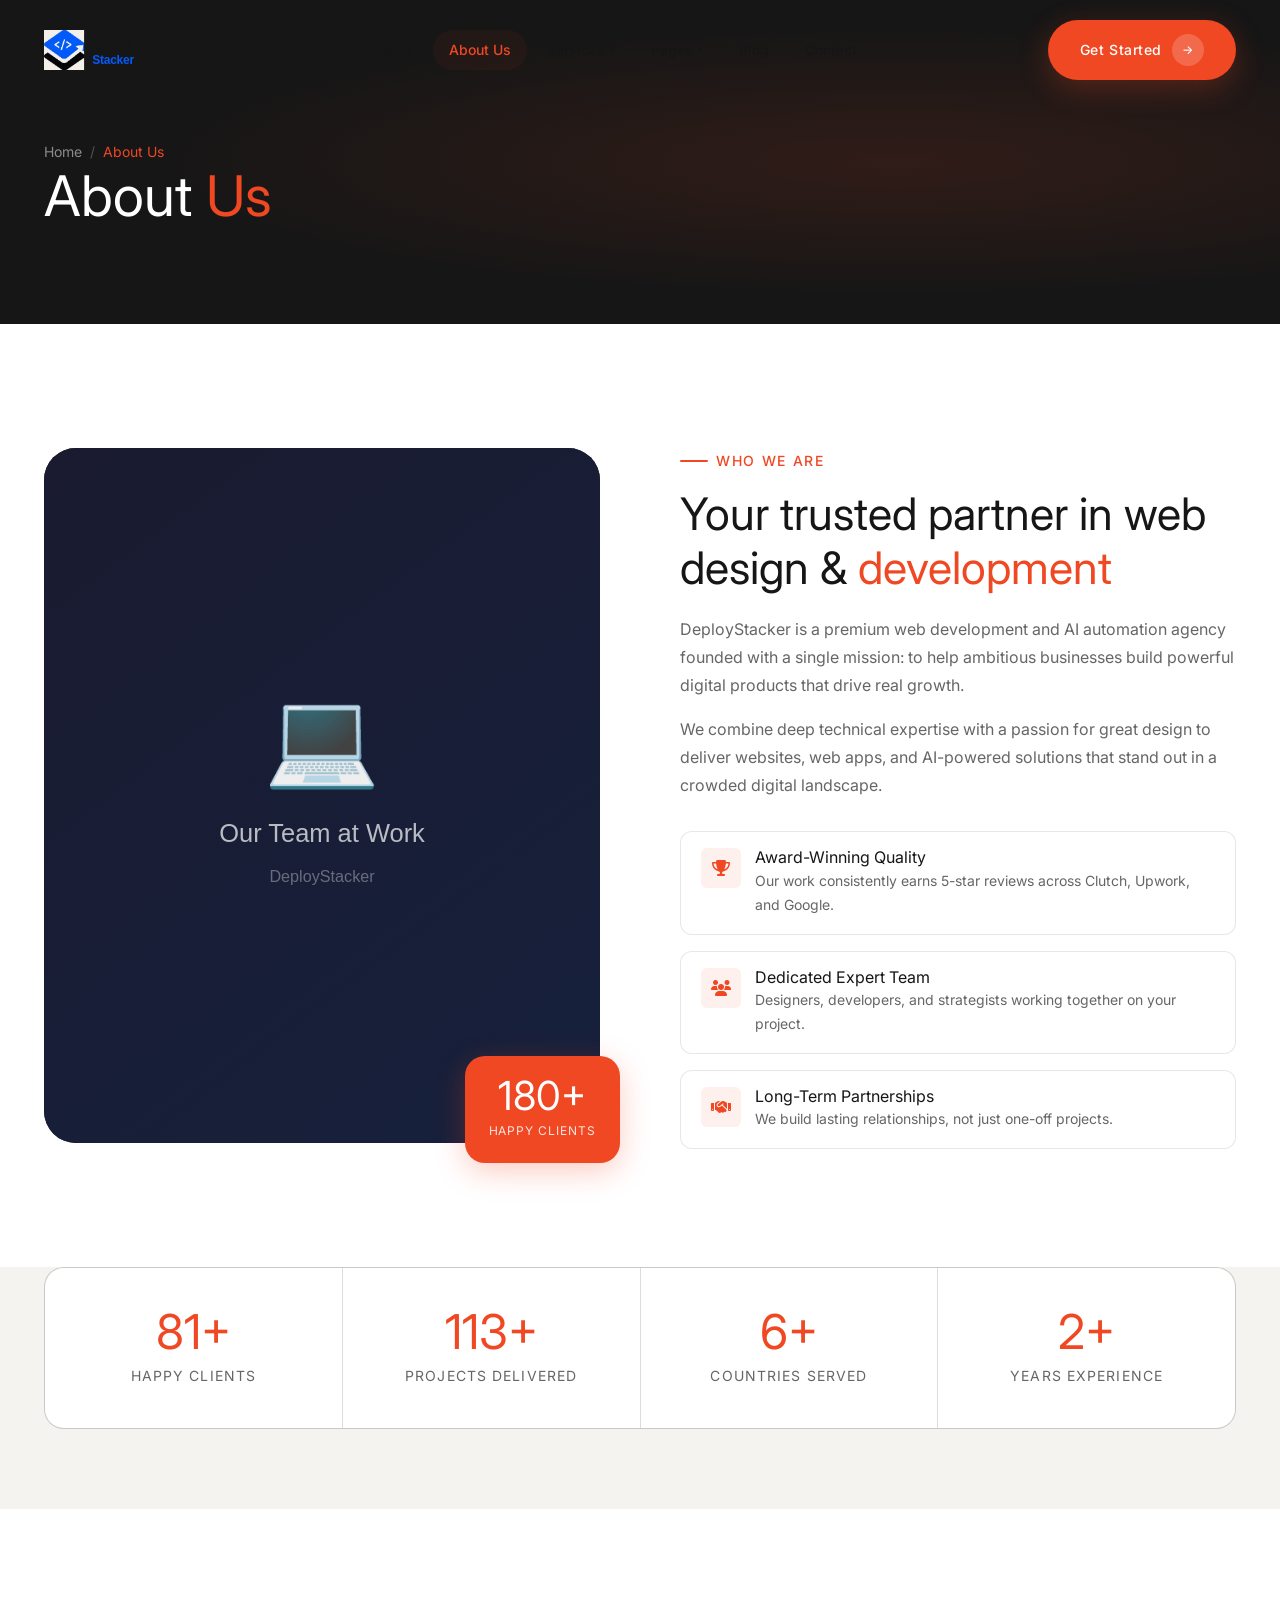
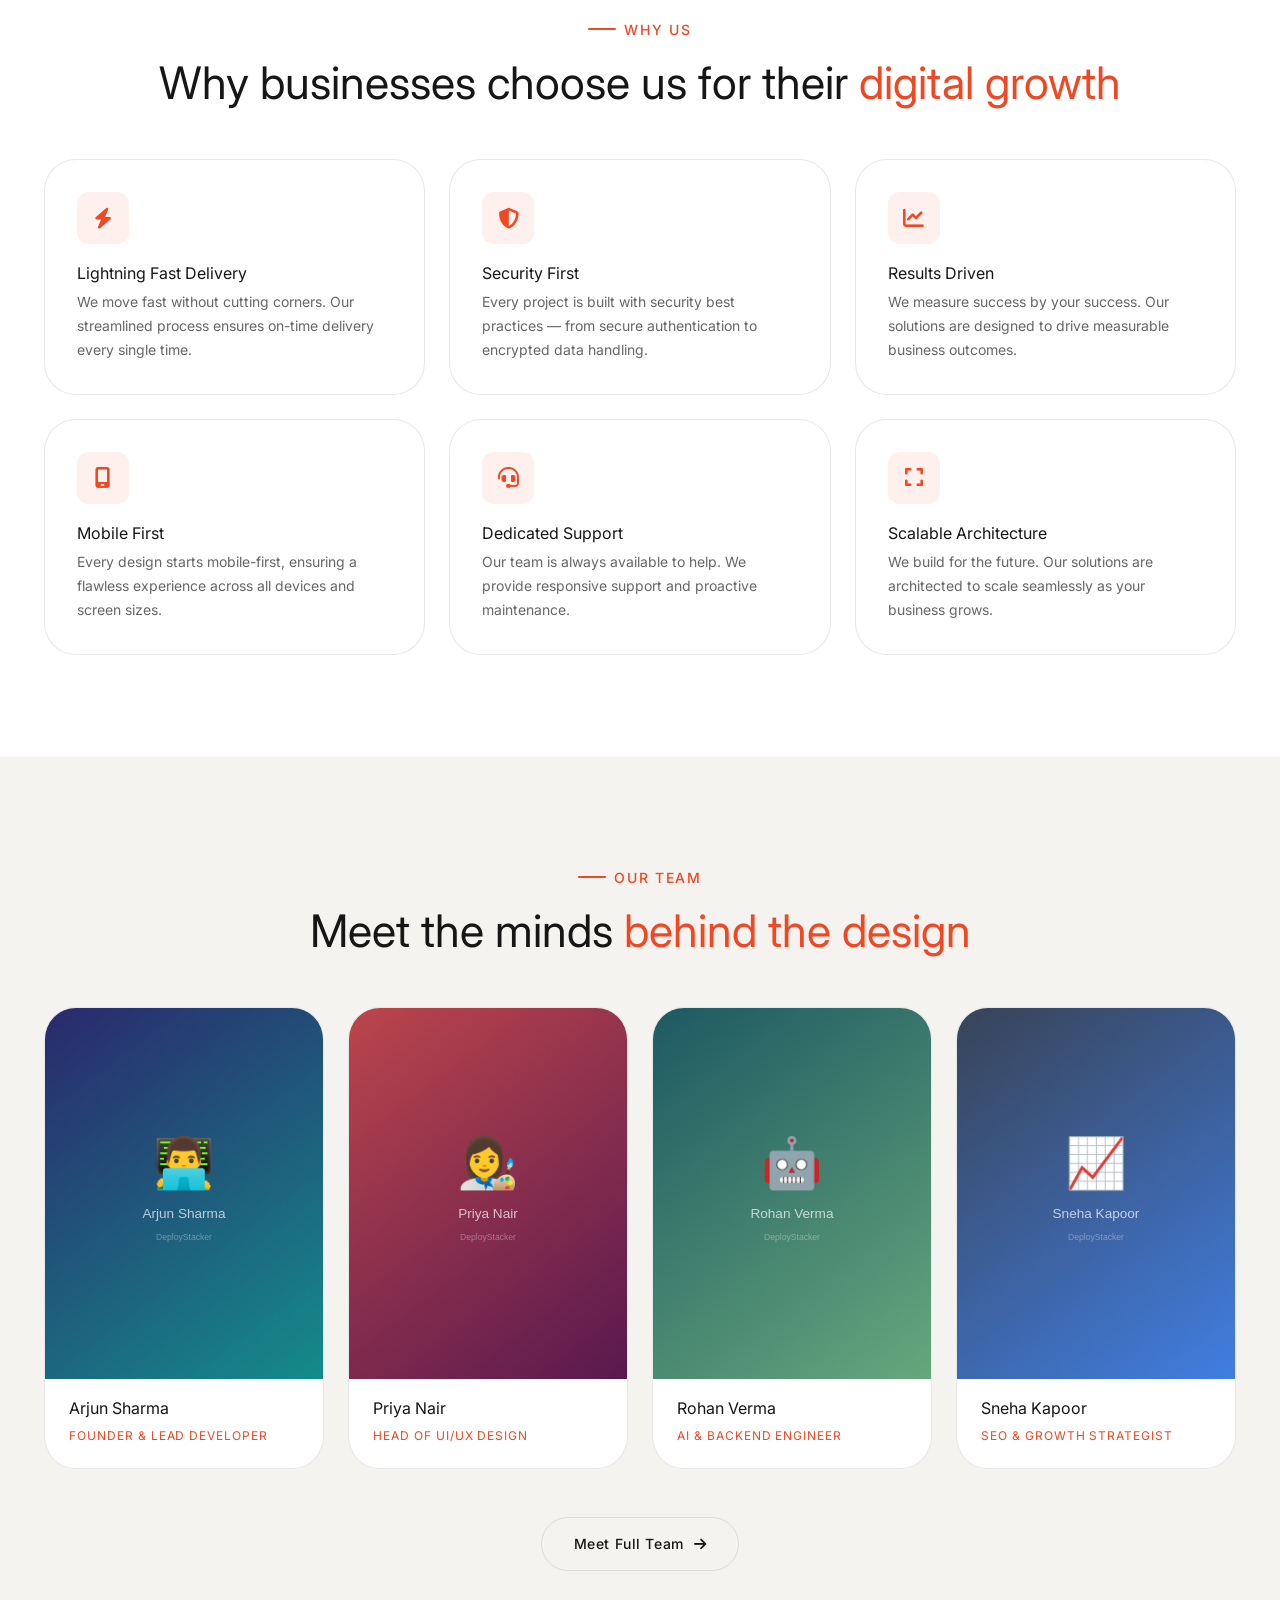
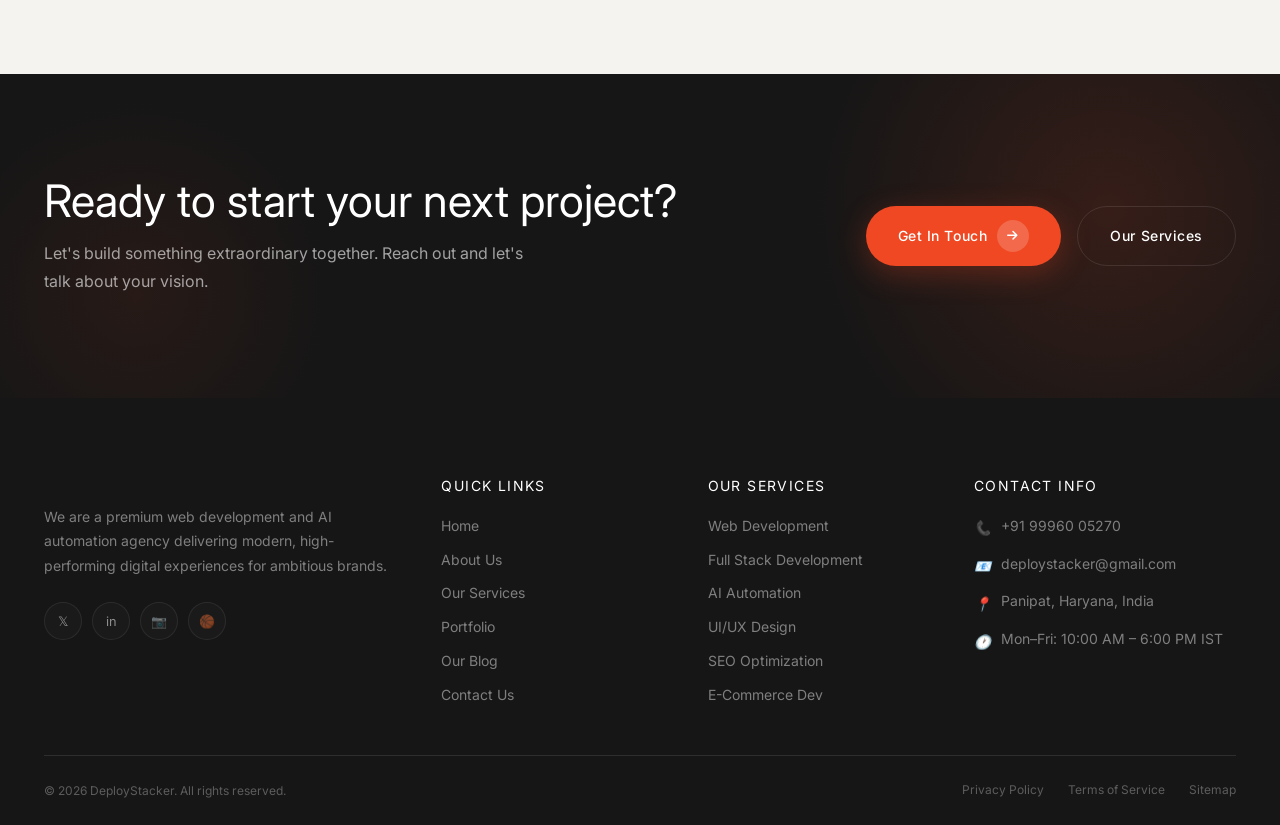
==== commit bb957fa0: "Initial commit: DeployStacker premium agency website - 10 fully built pages: Home, About, Services, " ====
--- a/about.html
+++ b/about.html
@@ -5,7 +5,8 @@
   <meta name="viewport" content="width=device-width, initial-scale=1.0">
   <title>About Us — DeployStacker</title>
   <meta name="description" content="Learn about DeployStacker — a premium web development and AI automation agency building digital experiences that drive real results.">
-  <link rel="icon" href="assets/images/favicon.svg" type="image/svg+xml">
+  <link rel="icon" href="assets/images/icon.svg" type="image/svg+xml">
+  <link rel="shortcut icon" href="assets/images/icon.svg">
   <link rel="stylesheet" href="assets/css/variables.css">
   <link rel="stylesheet" href="assets/css/main.css">
   <link href="https://fonts.googleapis.com/css2?family=Inter:wght@300;400;500;600;700;800&display=swap" rel="stylesheet">
--- a/assets/css/main.css
+++ b/assets/css/main.css
@@ -237,9 +237,10 @@
   letter-spacing: -0.02em;
   font-weight: 400;
   flex-shrink: 0;
+  text-decoration: none;
 }
 .navbar-logo .logo-dot { color: var(--color-accent); }
-.navbar-logo img { height: 36px; width: auto; }
+.navbar-logo img { height: 40px; width: auto; display: block; }
 
 .navbar-menu {
   display: flex; align-items: center; gap: 0.25rem;
